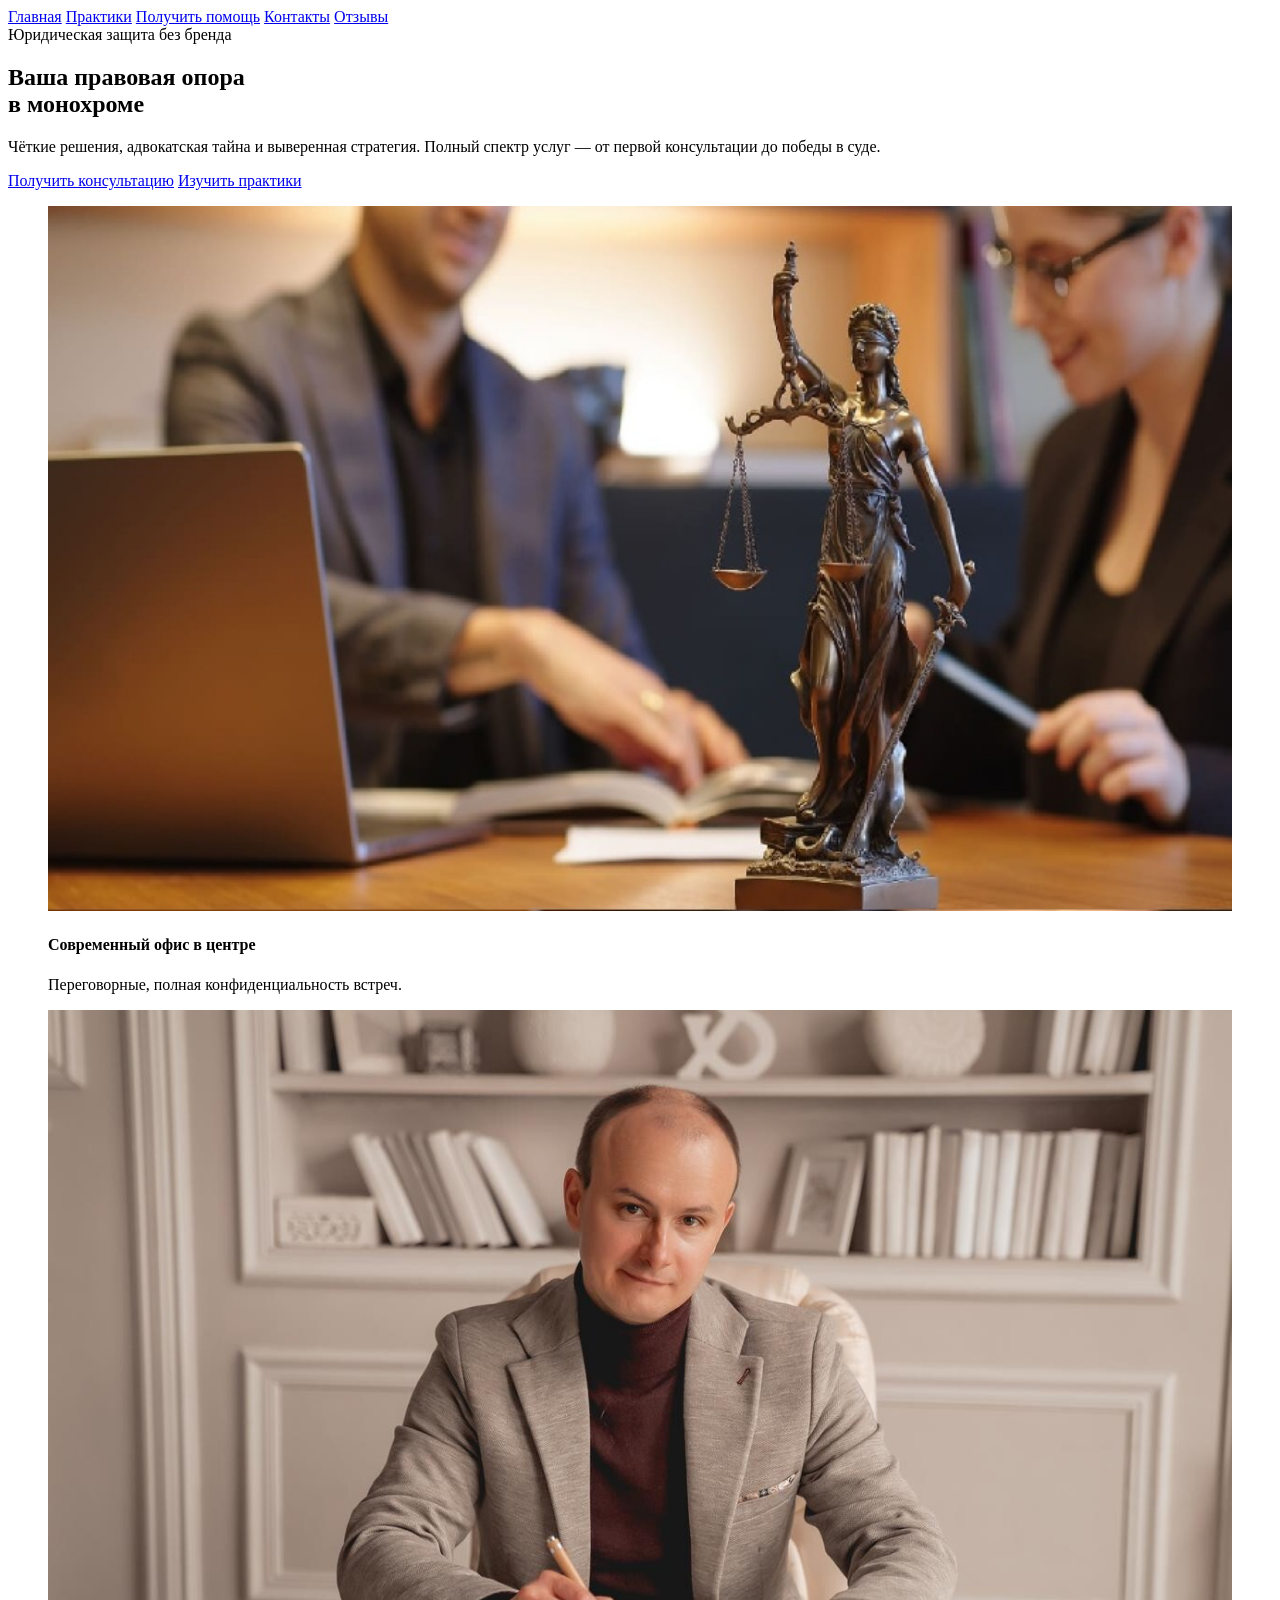
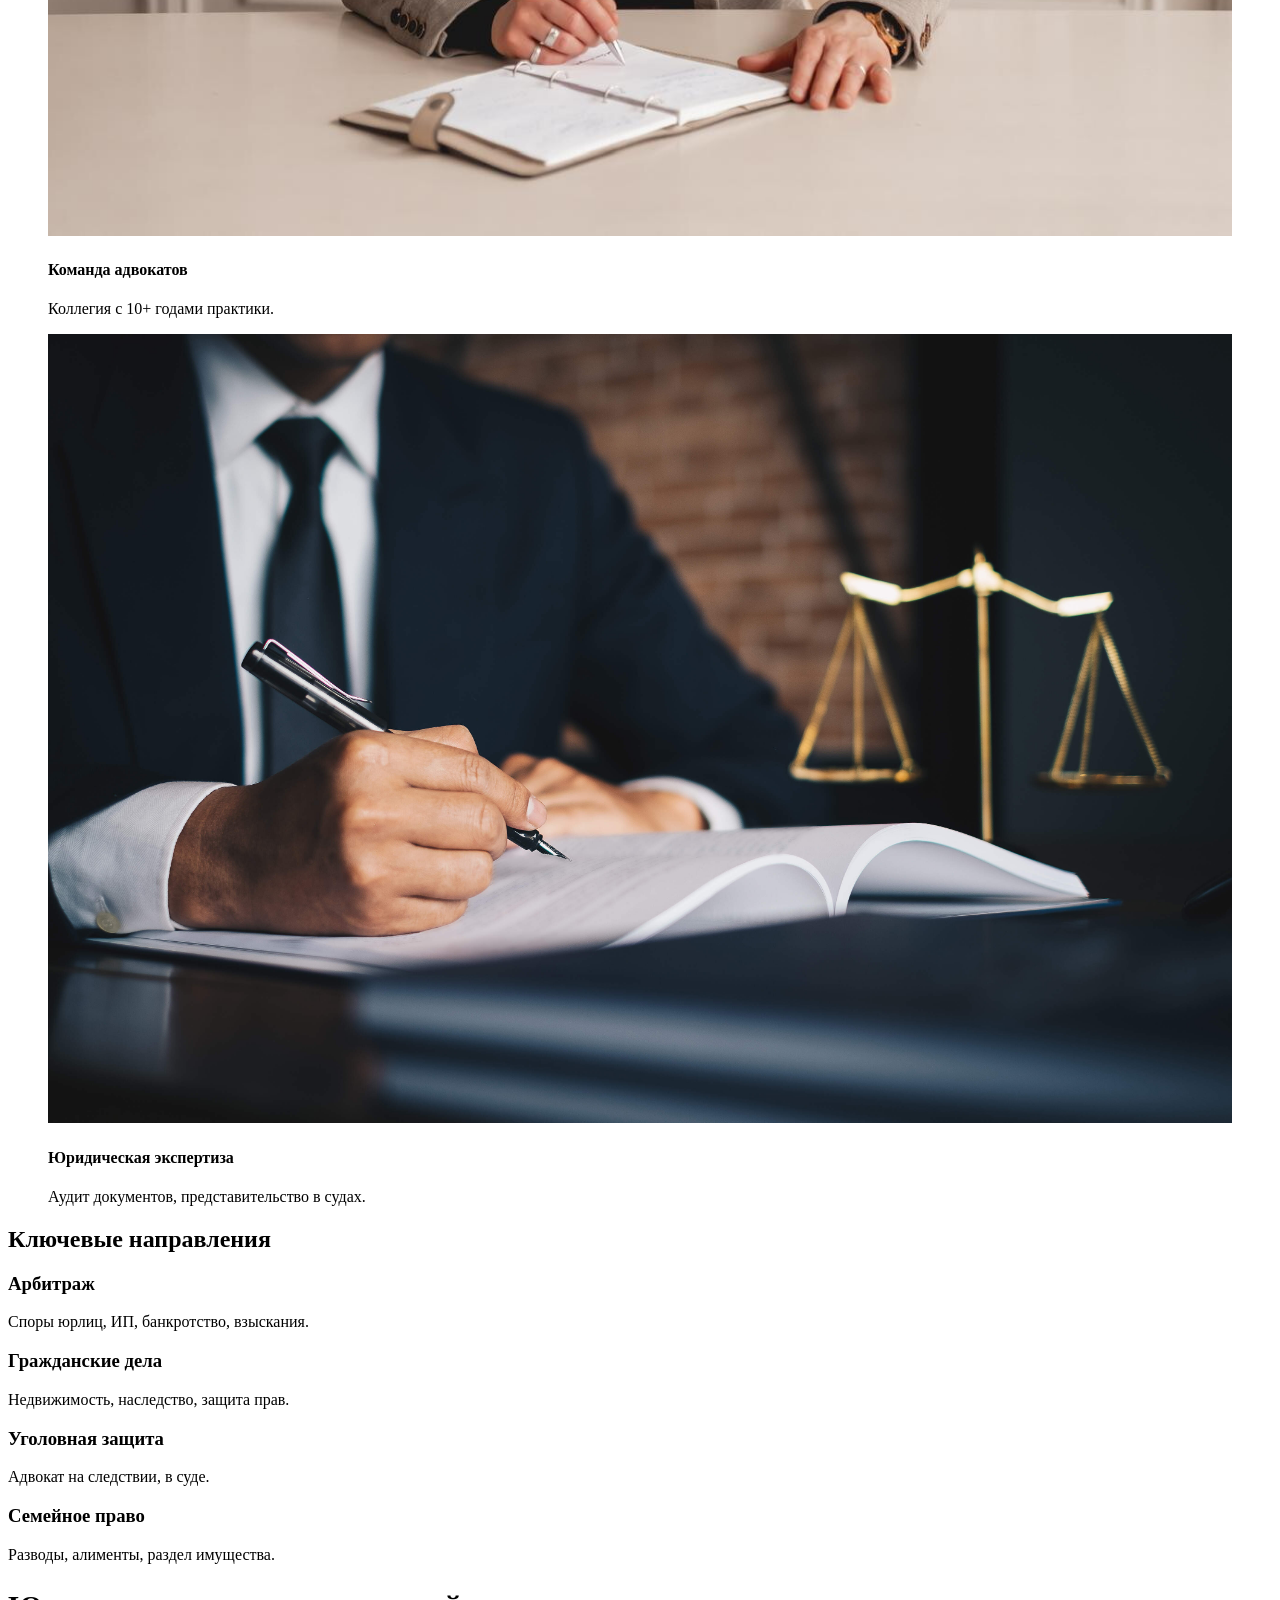
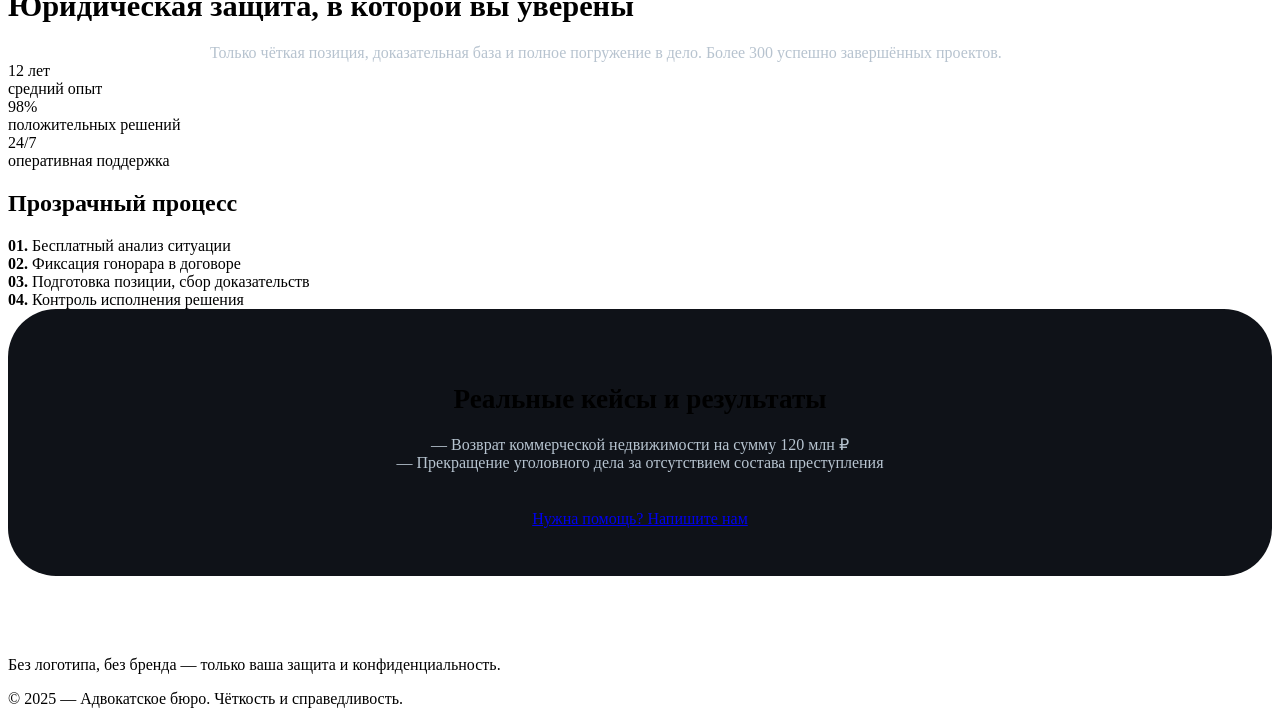
==== index.html @ 5abff5f7 "Add files via upload" ====
<!DOCTYPE html>
<html lang="ru">
<head>
    <meta charset="UTF-8">
    <meta name="viewport" content="width=device-width, initial-scale=1.0, viewport-fit=cover">
    <title>Lex Atrium | Юридическая защита — центр притяжения</title>
    <link href="https://fonts.googleapis.com/css2?family=Inter:opsz,wght@14..32,300;14..32,400;14..32,500;14..32,600;14..32,700&display=swap" rel="stylesheet">
    <link rel="stylesheet" href="style.css">
</head>
<body>

<header class="header">
    <div class="container header-inner">
        <div class="nav">
            <a href="index.html" class="active">Главная</a>
            <a href="practices.html">Практики</a>
            <a href="help.html">Получить помощь</a>
            <a href="contacts.html">Контакты</a>
            <a href="reviews.html">Отзывы</a>
        </div>
    </div>
</header>

<main>
    <div class="container">
        <section class="hero">
            <div class="badge-center">Юридическая защита без бренда</div>
            <h1>Ваша правовая опора<br>в монохроме</h1>
            <p>Чёткие решения, адвокатская тайна и выверенная стратегия. Полный спектр услуг — от первой консультации до победы в суде.</p>
            <div class="btn-group">
                <a href="help.html" class="btn btn-primary">Получить консультацию</a>
                <a href="practices.html" class="btn btn-outline">Изучить практики</a>
            </div>
        </section>
    </div>

    <div class="container">
        <div class="photo-grid">
            <figure class="photo-card">
                <div class="photo-placeholder">
                    <img src="office.jpg"
                        style="width: 100%; height: 100%; object-fit: cover;">
                </div>

                <figcaption><h4>Современный офис в центре</h4><p>Переговорные, полная конфиденциальность встреч.</p></figcaption>
            </figure>
            <figure class="photo-card">
                <div class="photo-placeholder">
                    <img src="team.jpg"
                        style="width: 100%; height: 100%; object-fit: cover;">
                </div>
                <figcaption><h4>Команда адвокатов</h4><p>Коллегия с 10+ годами практики.</p></figcaption>
            </figure>
            <figure class="photo-card">
                <div class="photo-placeholder">
                    <img src="expert.jpg"
                        style="width: 100%; height: 100%; object-fit: cover;">
                </div>
                <figcaption><h4>Юридическая экспертиза</h4><p>Аудит документов, представительство в судах.</p></figcaption>
            </figure>
        </div>
    </div>

    <div class="section">
        <div class="container">
            <h2 class="section-title">Ключевые направления</h2>
            <div class="cards">
                <div class="card"><h3>Арбитраж</h3><p>Споры юрлиц, ИП, банкротство, взыскания.</p></div>
                <div class="card"><h3>Гражданские дела</h3><p>Недвижимость, наследство, защита прав.</p></div>
                <div class="card"><h3>Уголовная защита</h3><p>Адвокат на следствии, в суде.</p></div>
                <div class="card"><h3>Семейное право</h3><p>Разводы, алименты, раздел имущества.</p></div>
            </div>
        </div>
    </div>

    <div class="container">
        <div class="about-detailed">
            <h2 style="font-size: 1.9rem; margin-bottom: 20px;">Юридическая защита, в которой вы уверены</h2>
            <p style="color: #b7c3cf; max-width: 860px; margin: 0 auto;">Только чёткая позиция, доказательная база и полное погружение в дело. Более 300 успешно завершённых проектов.</p>
            <div class="stats">
                <div class="stat-item"><div class="stat-number">12 лет</div><div>средний опыт</div></div>
                <div class="stat-item"><div class="stat-number">98%</div><div>положительных решений</div></div>
                <div class="stat-item"><div class="stat-number">24/7</div><div>оперативная поддержка</div></div>
            </div>
        </div>
    </div>

    <div class="section">
        <div class="container">
            <h2 class="section-title">Прозрачный процесс</h2>
            <div class="steps">
                <div class="step"><strong>01.</strong> Бесплатный анализ ситуации</div>
                <div class="step"><strong>02.</strong> Фиксация гонорара в договоре</div>
                <div class="step"><strong>03.</strong> Подготовка позиции, сбор доказательств</div>
                <div class="step"><strong>04.</strong> Контроль исполнения решения</div>
            </div>
        </div>
    </div>

    <div class="container" style="margin-bottom: 80px;">
        <div style="background: #0f1218; border-radius: 48px; padding: 48px 40px; text-align: center;">
            <h3 style="font-size: 1.7rem; margin-bottom: 20px;">Реальные кейсы и результаты</h3>
            <p style="color: #b7c4d0;">— Возврат коммерческой недвижимости на сумму 120 млн ₽<br>— Прекращение уголовного дела за отсутствием состава преступления</p>
            <div style="margin-top: 38px;">
                <a href="help.html" class="btn btn-primary">Нужна помощь? Напишите нам</a>
            </div>
        </div>
    </div>
</main>

<footer class="footer">
    <div class="container">
        <p>Без логотипа, без бренда — только ваша защита и конфиденциальность.</p>
        <p style="margin-top: 14px;">© 2025 — Адвокатское бюро. Чёткость и справедливость.</p>
    </div>
</footer>

</body>
</html>
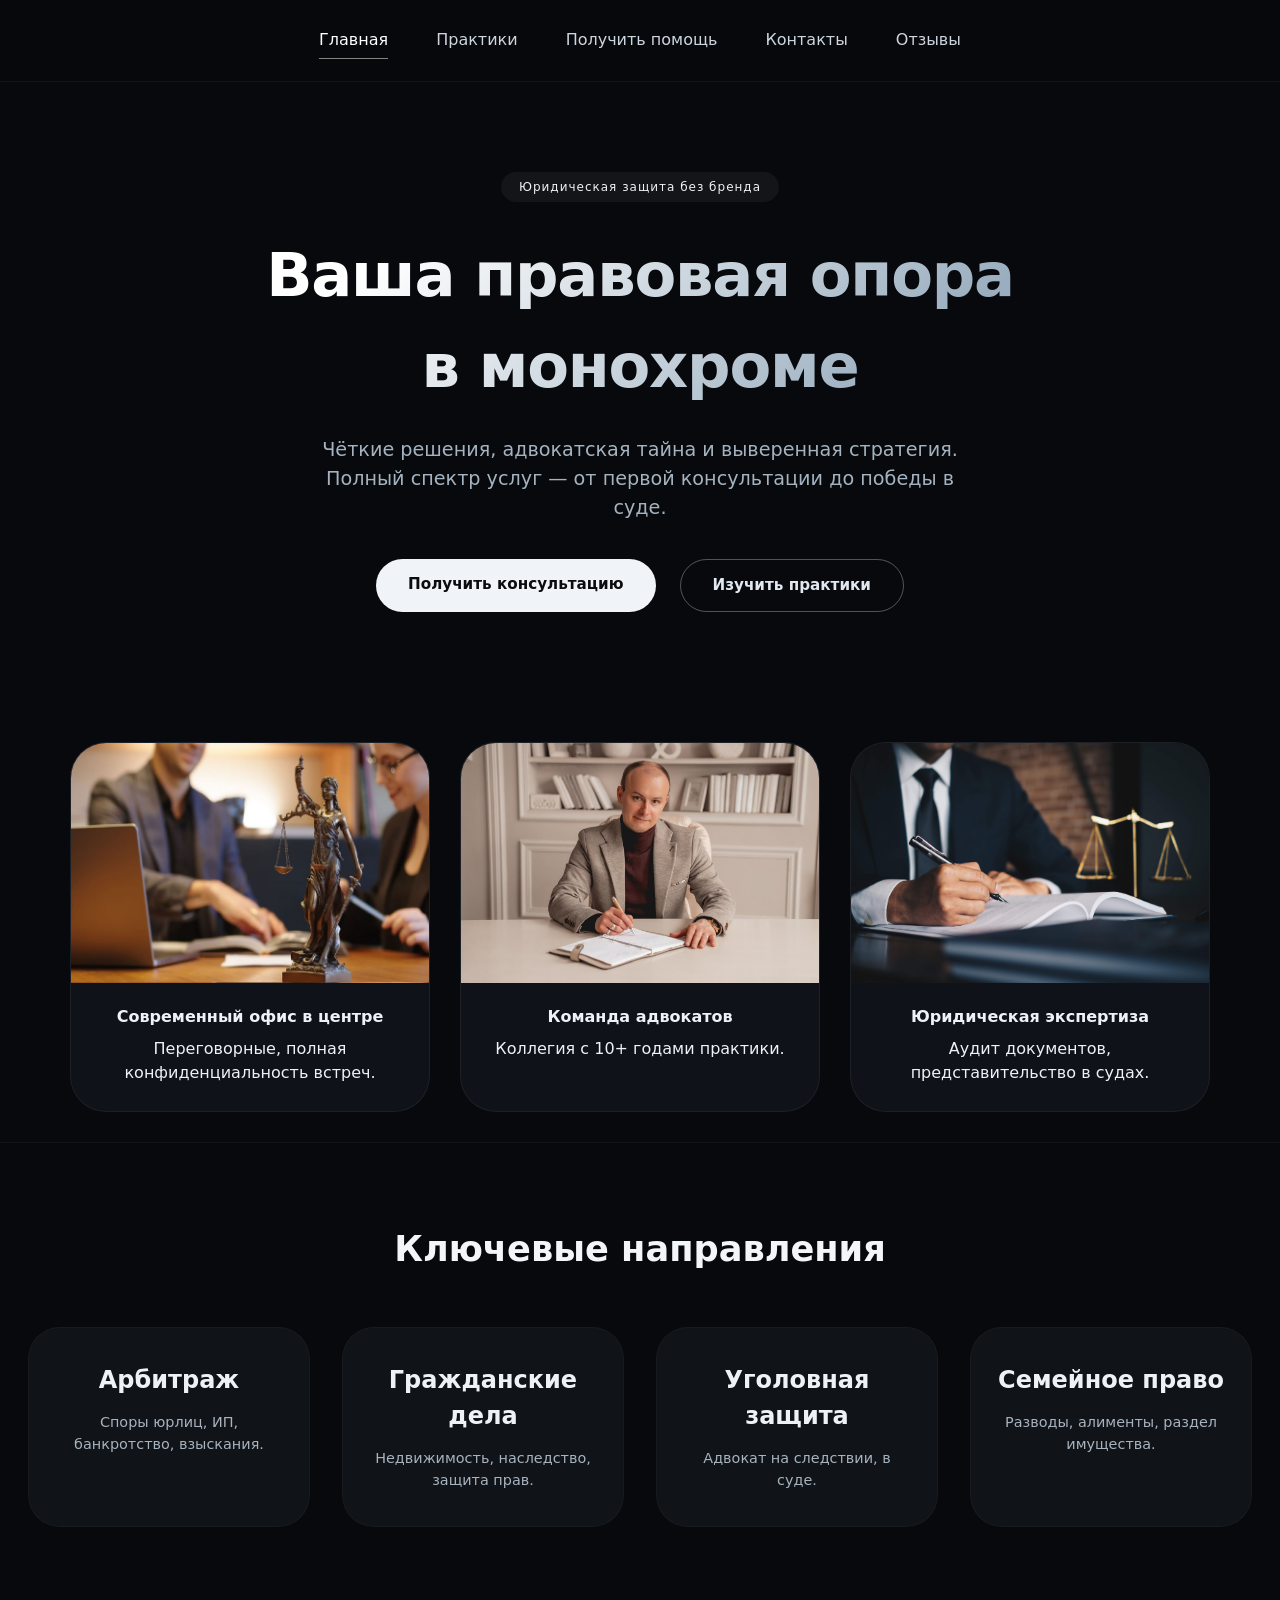
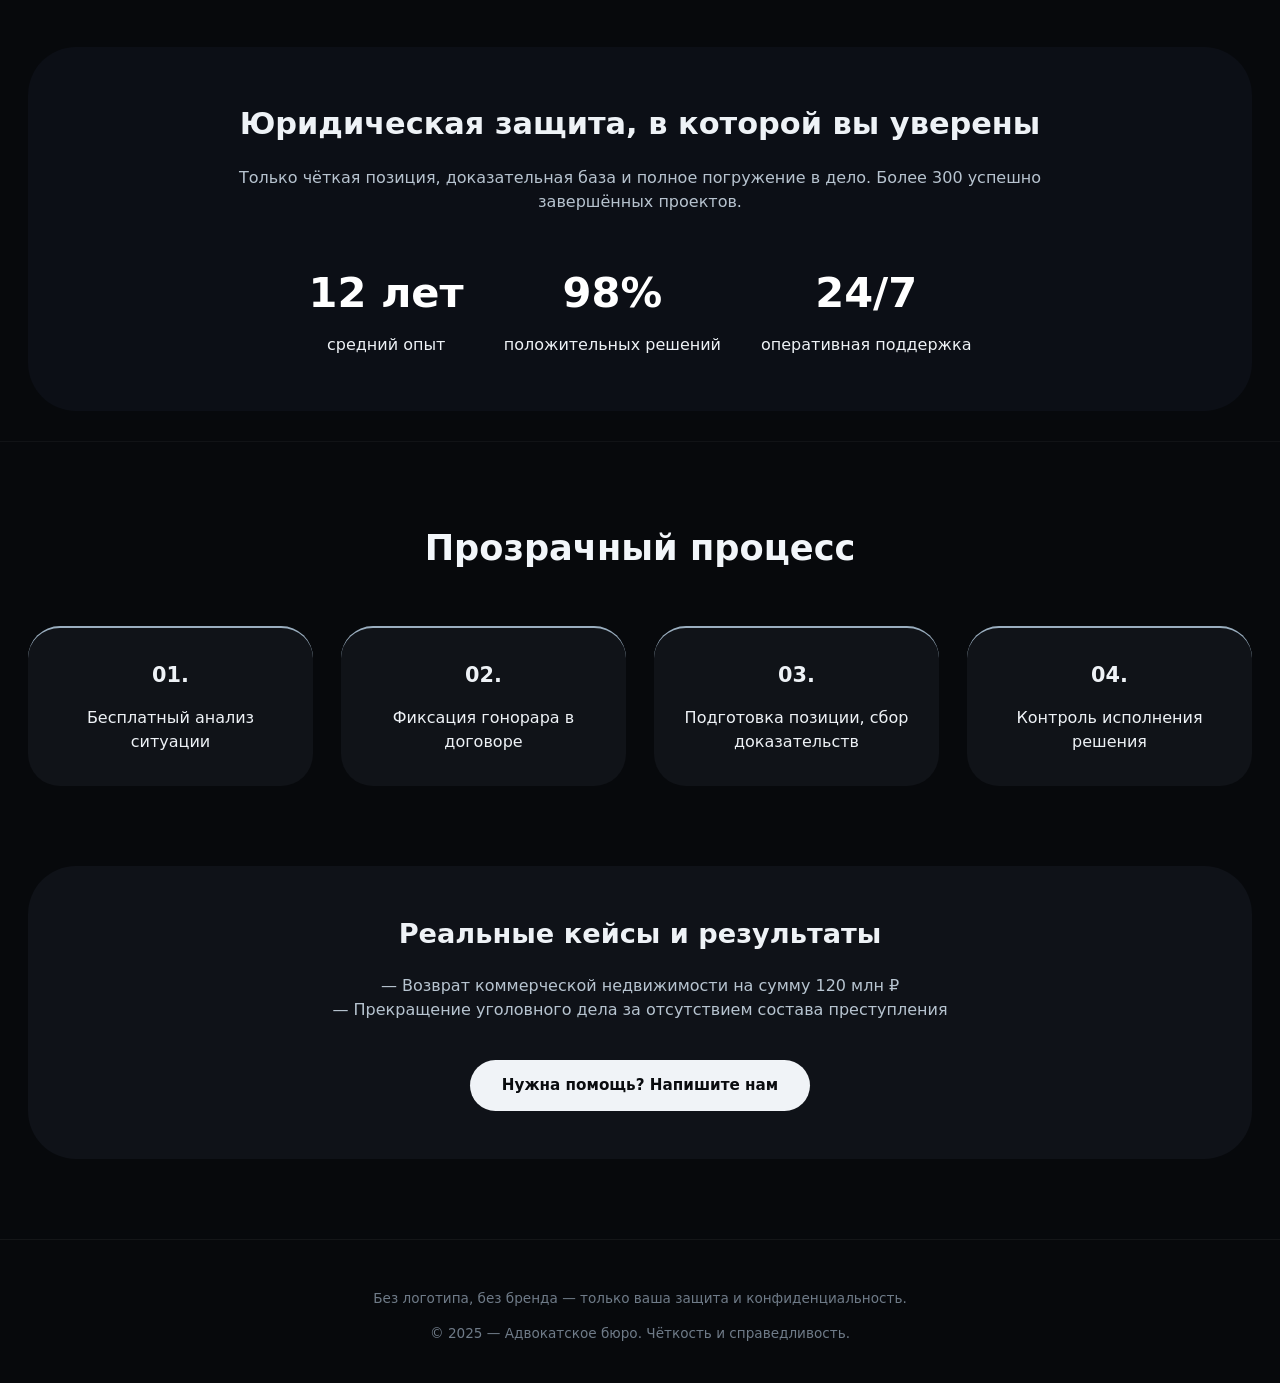
==== commit 25ca5eba: "Add files via upload" ====
--- a/index.html
+++ b/index.html
@@ -5,7 +5,7 @@
     <meta name="viewport" content="width=device-width, initial-scale=1.0, viewport-fit=cover">
     <title>Lex Atrium | Юридическая защита — центр притяжения</title>
     <link href="https://fonts.googleapis.com/css2?family=Inter:opsz,wght@14..32,300;14..32,400;14..32,500;14..32,600;14..32,700&display=swap" rel="stylesheet">
-    <link rel="stylesheet" href="style.css">
+    <link rel="stylesheet" href="Style.css">
 </head>
 <body>
 
--- a/Style.css
+++ b/Style.css
@@ -0,0 +1,736 @@
+/* reset */
+* {
+    margin: 0;
+    padding: 0;
+    box-sizing: border-box;
+}
+
+body {
+    background-color: #07090c;
+    font-family: 'Inter', system-ui, -apple-system, sans-serif;
+    color: #eef2f6;
+    line-height: 1.5;
+    scroll-behavior: smooth;
+}
+
+.container {
+    max-width: 1280px;
+    margin: 0 auto;
+    padding: 0 28px;
+}
+
+/* шапка */
+.header {
+    padding: 22px 0;
+    border-bottom: 1px solid rgba(255, 255, 255, 0.05);
+    background-color: rgba(7, 9, 12, 0.96);
+    backdrop-filter: blur(3px);
+    position: sticky;
+    top: 0;
+    z-index: 100;
+}
+
+.header-inner {
+    display: flex;
+    justify-content: center;
+    align-items: center;
+}
+
+.nav {
+    display: flex;
+    gap: 48px;
+    flex-wrap: wrap;
+    justify-content: center;
+}
+
+.nav a {
+    color: #cdd5df;
+    text-decoration: none;
+    font-size: 1rem;
+    font-weight: 500;
+    transition: color 0.2s;
+    padding: 6px 0;
+    border-bottom: 1px solid transparent;
+}
+
+.nav a:hover,
+.nav a.active {
+    color: white;
+    border-bottom-color: rgba(255, 255, 240, 0.5);
+}
+
+/* кнопки */
+.btn {
+    display: inline-block;
+    padding: 14px 32px;
+    border-radius: 44px;
+    font-weight: 600;
+    text-decoration: none;
+    transition: 0.25s;
+    font-size: 0.95rem;
+    cursor: pointer;
+    background: none;
+    border: none;
+    font-family: inherit;
+}
+
+.btn-primary {
+    background-color: #f0f3f7;
+    color: #0a0c0f;
+}
+
+.btn-primary:hover {
+    background-color: white;
+    transform: translateY(-2px);
+}
+
+.btn-outline {
+    border: 1px solid rgba(255, 255, 255, 0.3);
+    color: #e2e8f0;
+    background: transparent;
+}
+
+.btn-outline:hover {
+    border-color: white;
+    background: rgba(255, 255, 255, 0.03);
+}
+
+/* футер */
+.footer {
+    padding: 48px 0 40px;
+    border-top: 1px solid rgba(255, 255, 255, 0.05);
+    text-align: center;
+    color: #6f7b88;
+    font-size: 0.85rem;
+}
+
+/* герой */
+.hero {
+    padding: 90px 0 80px;
+    text-align: center;
+}
+
+.hero h1 {
+    font-size: 3.8rem;
+    font-weight: 650;
+    letter-spacing: -0.02em;
+    background: linear-gradient(135deg, #ffffff 20%, #9aaebf 80%);
+    background-clip: text;
+    -webkit-background-clip: text;
+    color: transparent;
+    margin-bottom: 24px;
+    max-width: 900px;
+    margin-left: auto;
+    margin-right: auto;
+}
+
+.hero p {
+    font-size: 1.2rem;
+    color: #a5b3c0;
+    max-width: 680px;
+    margin: 0 auto 36px;
+}
+
+.badge-center {
+    display: inline-block;
+    background: rgba(220, 230, 245, 0.05);
+    padding: 6px 18px;
+    border-radius: 100px;
+    font-size: 0.75rem;
+    letter-spacing: 1px;
+    margin-bottom: 28px;
+}
+
+/* секции */
+.section {
+    padding: 80px 0;
+    border-top: 1px solid rgba(255, 255, 255, 0.04);
+}
+
+.section-title {
+    font-size: 2.2rem;
+    font-weight: 600;
+    margin-bottom: 52px;
+    text-align: center;
+    color: #f2f6fa;
+}
+
+/* карточки */
+.cards {
+    display: flex;
+    gap: 32px;
+    flex-wrap: wrap;
+    justify-content: center;
+}
+
+.card {
+    flex: 1;
+    min-width: 260px;
+    max-width: 320px;
+    background: #101318;
+    border-radius: 32px;
+    padding: 34px 26px;
+    text-align: center;
+    transition: 0.25s;
+    border: 1px solid rgba(255, 255, 255, 0.03);
+}
+
+.card:hover {
+    background: #181c22;
+    transform: translateY(-6px);
+}
+
+.card h3 {
+    font-size: 1.5rem;
+    font-weight: 600;
+    margin-bottom: 14px;
+}
+
+.card p {
+    color: #a7b3be;
+    font-size: 0.9rem;
+}
+
+/* фотогрид */
+.photo-grid {
+    display: flex;
+    flex-wrap: wrap;
+    gap: 30px;
+    justify-content: center;
+    margin: 50px 0 30px;
+}
+
+.photo-card {
+    flex: 1;
+    min-width: 280px;
+    max-width: 360px;
+    background: #0f1219;
+    border-radius: 36px;
+    overflow: hidden;
+    text-align: center;
+    border: 1px solid rgba(255, 255, 255, 0.06);
+}
+
+.photo-placeholder {
+    background: #1a1f28;
+    height: 240px;
+    display: flex;
+    align-items: center;
+    justify-content: center;
+    font-size: 3.2rem;
+    color: #8e9db0;
+}
+
+.photo-card figcaption {
+    padding: 22px 20px 26px;
+}
+
+.photo-card h4 {
+    font-weight: 600;
+    margin-bottom: 8px;
+}
+
+/* блок о бюро */
+.about-detailed {
+    background: #0c0f16;
+    border-radius: 48px;
+    padding: 54px 48px;
+    margin: 40px 0 30px;
+    text-align: center;
+}
+
+.stats {
+    display: flex;
+    flex-wrap: wrap;
+    gap: 40px;
+    justify-content: center;
+    margin-top: 48px;
+}
+
+.stat-item {
+    text-align: center;
+    min-width: 140px;
+}
+
+.stat-number {
+    font-size: 2.6rem;
+    font-weight: 700;
+    color: white;
+    margin-bottom: 8px;
+}
+
+/* шаги процесса */
+.steps {
+    display: flex;
+    flex-wrap: wrap;
+    gap: 28px;
+    justify-content: center;
+    margin-top: 40px;
+}
+
+.step {
+    background: #101318;
+    border-radius: 32px;
+    padding: 32px 24px;
+    flex: 1;
+    min-width: 200px;
+    text-align: center;
+    border-top: 2px solid #9aaebf;
+}
+
+.step strong {
+    font-size: 1.3rem;
+    display: block;
+    margin-bottom: 14px;
+}
+
+/* страница практики */
+.practices-hero {
+    text-align: center;
+    padding: 80px 0 60px;
+}
+
+.practices-hero h1 {
+    font-size: 3.5rem;
+    background: linear-gradient(135deg, #ffffff, #9aaebf);
+    background-clip: text;
+    -webkit-background-clip: text;
+    color: transparent;
+    margin-bottom: 20px;
+}
+
+.practices-hero p {
+    color: #a0aec0;
+    max-width: 680px;
+    margin: 0 auto;
+}
+
+.practice-block {
+    margin: 60px 0;
+    border-bottom: 1px solid rgba(255, 255, 255, 0.05);
+    padding-bottom: 60px;
+}
+
+.practice-block:last-child {
+    border-bottom: none;
+}
+
+.practice-number {
+    font-size: 3rem;
+    font-weight: 300;
+    color: #2c3e4e;
+}
+
+.practice-title {
+    font-size: 2.2rem;
+    font-weight: 600;
+    margin: 20px 0 24px;
+    color: #f0f5fc;
+}
+
+.practice-desc {
+    color: #bdc7d2;
+    line-height: 1.7;
+    font-size: 1.05rem;
+    max-width: 800px;
+}
+
+.stat-badge {
+    background: #0f1219;
+    border-radius: 28px;
+    padding: 30px 24px;
+    border-left: 3px solid #9aaebf;
+    margin-top: 30px;
+}
+
+/* секция цен */
+.pricing-section {
+    margin: 70px 0 50px;
+}
+
+.pricing-title {
+    text-align: center;
+    font-size: 1.8rem;
+    font-weight: 600;
+    margin-bottom: 16px;
+    color: #f0f5fc;
+}
+
+.pricing-subtitle {
+    text-align: center;
+    color: #8a9bb0;
+    margin-bottom: 40px;
+    font-size: 0.95rem;
+}
+
+.price-table-wrapper {
+    overflow-x: auto;
+    border-radius: 24px;
+    background: #0f1219;
+    border: 1px solid rgba(255, 255, 255, 0.06);
+}
+
+.price-table {
+    width: 100%;
+    border-collapse: collapse;
+    font-family: 'Inter', sans-serif;
+    min-width: 600px;
+}
+
+.price-table th {
+    text-align: left;
+    padding: 20px 24px;
+    background: #0a0d12;
+    color: #9aaebf;
+    font-weight: 600;
+    font-size: 0.85rem;
+    letter-spacing: 1px;
+    text-transform: uppercase;
+    border-bottom: 1px solid rgba(255, 255, 255, 0.08);
+}
+
+.price-table td {
+    padding: 18px 24px;
+    color: #e2e8f0;
+    border-bottom: 1px solid rgba(255, 255, 255, 0.04);
+    font-size: 0.95rem;
+}
+
+.price-table tr:hover td {
+    background: rgba(154, 174, 191, 0.05);
+}
+
+.price-table tr:last-child td {
+    border-bottom: none;
+}
+
+.price-amount {
+    font-weight: 700;
+    color: #f0f3f7;
+    font-size: 1rem;
+    white-space: nowrap;
+}
+
+.service-name {
+    font-weight: 500;
+}
+
+.badge-new {
+    background: rgba(154, 174, 191, 0.15);
+    padding: 2px 10px;
+    border-radius: 20px;
+    font-size: 0.7rem;
+    color: #9aaebf;
+    margin-left: 12px;
+    font-weight: 400;
+}
+
+.price-table-footnote {
+    text-align: center;
+    font-size: 0.75rem;
+    color: #6f7b88;
+    margin-top: 20px;
+    padding: 16px;
+    background: #0c0f16;
+    border-radius: 20px;
+}
+
+/* форма помощи */
+.help-container {
+    max-width: 600px;
+    margin: 80px auto;
+    text-align: center;
+}
+
+.form-input {
+    width: 100%;
+    padding: 14px;
+    background: #101318;
+    border: 1px solid #2e3a44;
+    border-radius: 40px;
+    margin: 16px 0;
+    font-family: inherit;
+    color: #eef2f6;
+    font-size: 1rem;
+}
+
+.form-textarea {
+    width: 100%;
+    padding: 14px;
+    background: #101318;
+    border: 1px solid #2e3a44;
+    border-radius: 28px;
+    font-family: inherit;
+    color: #eef2f6;
+    font-size: 1rem;
+    resize: vertical;
+}
+
+.form-input:focus,
+.form-textarea:focus {
+    outline: none;
+    border-color: #9aaebf;
+}
+
+/* контакты */
+.contact-card {
+    background: #0f1219;
+    border-radius: 48px;
+    padding: 48px;
+    text-align: center;
+    margin: 60px 0;
+}
+
+.contact-item {
+    margin: 32px 0;
+}
+
+.contact-label {
+    color: #9aaebf;
+    font-size: 0.8rem;
+    letter-spacing: 1px;
+    margin-bottom: 8px;
+}
+
+.contact-value {
+    font-size: 1.3rem;
+    font-weight: 500;
+    color: white;
+}
+
+/* отзывы */
+.reviews-hero {
+    text-align: center;
+    padding: 80px 0 50px;
+}
+
+.reviews-hero h1 {
+    font-size: 3.2rem;
+    font-weight: 700;
+    letter-spacing: -0.02em;
+    background: linear-gradient(135deg, #ffffff 0%, #9aaebf 100%);
+    background-clip: text;
+    -webkit-background-clip: text;
+    color: transparent;
+    margin-bottom: 20px;
+}
+
+.reviews-hero p {
+    color: #a0aec0;
+    font-size: 1.1rem;
+    max-width: 600px;
+    margin: 0 auto;
+}
+
+.reviews-grid {
+    display: flex;
+    flex-direction: column;
+    gap: 40px;
+    margin: 40px 0 80px;
+}
+
+.review-card {
+    background: #0f1219;
+    border-radius: 32px;
+    padding: 40px;
+    border: 1px solid rgba(255, 255, 255, 0.05);
+    transition: 0.2s;
+}
+
+.review-card:hover {
+    border-color: rgba(154, 174, 191, 0.3);
+    background: #11141c;
+}
+
+.review-header {
+    display: flex;
+    justify-content: space-between;
+    align-items: center;
+    flex-wrap: wrap;
+    margin-bottom: 24px;
+    padding-bottom: 20px;
+    border-bottom: 1px solid rgba(255, 255, 255, 0.06);
+}
+
+.reviewer-info {
+    display: flex;
+    align-items: baseline;
+    gap: 12px;
+    flex-wrap: wrap;
+}
+
+.reviewer-name {
+    font-size: 1.4rem;
+    font-weight: 700;
+    color: #f2f6fa;
+}
+
+.reviewer-age {
+    color: #8a9bb0;
+    font-size: 0.9rem;
+}
+
+.stars {
+    display: flex;
+    gap: 4px;
+}
+
+.star {
+    color: #ffb84d;
+    font-size: 1.2rem;
+}
+
+.review-text {
+    color: #cbd5e1;
+    line-height: 1.7;
+    font-size: 1.05rem;
+    margin-bottom: 24px;
+}
+
+/* списки в отзывах */
+.review-lists {
+    display: flex;
+    flex-wrap: wrap;
+    gap: 32px;
+    margin: 24px 0 20px;
+    padding: 20px 0;
+    border-top: 1px solid rgba(255, 255, 255, 0.04);
+    border-bottom: 1px solid rgba(255, 255, 255, 0.04);
+}
+
+.list-block {
+    flex: 1;
+    min-width: 200px;
+}
+
+.list-title {
+    font-size: 0.85rem;
+    font-weight: 600;
+    color: #9aaebf;
+    letter-spacing: 1px;
+    margin-bottom: 14px;
+    text-transform: uppercase;
+}
+
+.unordered-list {
+    list-style: none;
+    padding: 0;
+}
+
+.unordered-list li {
+    margin-bottom: 10px;
+    padding-left: 20px;
+    position: relative;
+    color: #b7c3cf;
+    font-size: 0.9rem;
+    line-height: 1.5;
+}
+
+.unordered-list li::before {
+    content: "▹";
+    position: absolute;
+    left: 0;
+    color: #9aaebf;
+    font-size: 0.85rem;
+}
+
+.ordered-list {
+    padding-left: 20px;
+    margin: 0;
+}
+
+.ordered-list li {
+    margin-bottom: 10px;
+    color: #b7c3cf;
+    font-size: 0.9rem;
+    line-height: 1.5;
+}
+
+.ordered-list li::marker {
+    color: #9aaebf;
+    font-weight: 600;
+}
+
+.rating-badge {
+    display: inline-flex;
+    align-items: center;
+    gap: 6px;
+    background: rgba(255, 184, 77, 0.1);
+    padding: 4px 12px;
+    border-radius: 30px;
+}
+
+.rating-number {
+    font-weight: 700;
+    color: #ffb84d;
+}
+
+.review-meta {
+    display: flex;
+    flex-wrap: wrap;
+    gap: 20px;
+    margin-top: 20px;
+    padding-top: 16px;
+    border-top: 1px solid rgba(255, 255, 255, 0.04);
+}
+
+.meta-tag {
+    background: rgba(154, 174, 191, 0.08);
+    padding: 6px 16px;
+    border-radius: 30px;
+    font-size: 0.75rem;
+    color: #9aaebf;
+    letter-spacing: 0.3px;
+}
+
+/* навигационные кнопки */
+.nav-buttons {
+    text-align: center;
+    margin: 30px 0 80px;
+    display: flex;
+    gap: 24px;
+    justify-content: center;
+    flex-wrap: wrap;
+}
+
+.btn-group {
+    display: flex;
+    gap: 24px;
+    justify-content: center;
+    flex-wrap: wrap;
+}
+
+/* адаптив */
+@media (max-width: 780px) {
+    .hero h1 {
+        font-size: 2.4rem;
+    }
+    .section-title {
+        font-size: 1.8rem;
+    }
+    .nav {
+        gap: 28px;
+    }
+    .about-detailed {
+        padding: 32px 24px;
+    }
+    .review-card {
+        padding: 28px;
+    }
+    .reviewer-name {
+        font-size: 1.2rem;
+    }
+    .reviews-hero h1 {
+        font-size: 2.4rem;
+    }
+    .practice-title {
+        font-size: 1.8rem;
+    }
+    .contact-value {
+        font-size: 1rem;
+    }
+    .review-lists {
+        flex-direction: column;
+        gap: 20px;
+    }
+}
